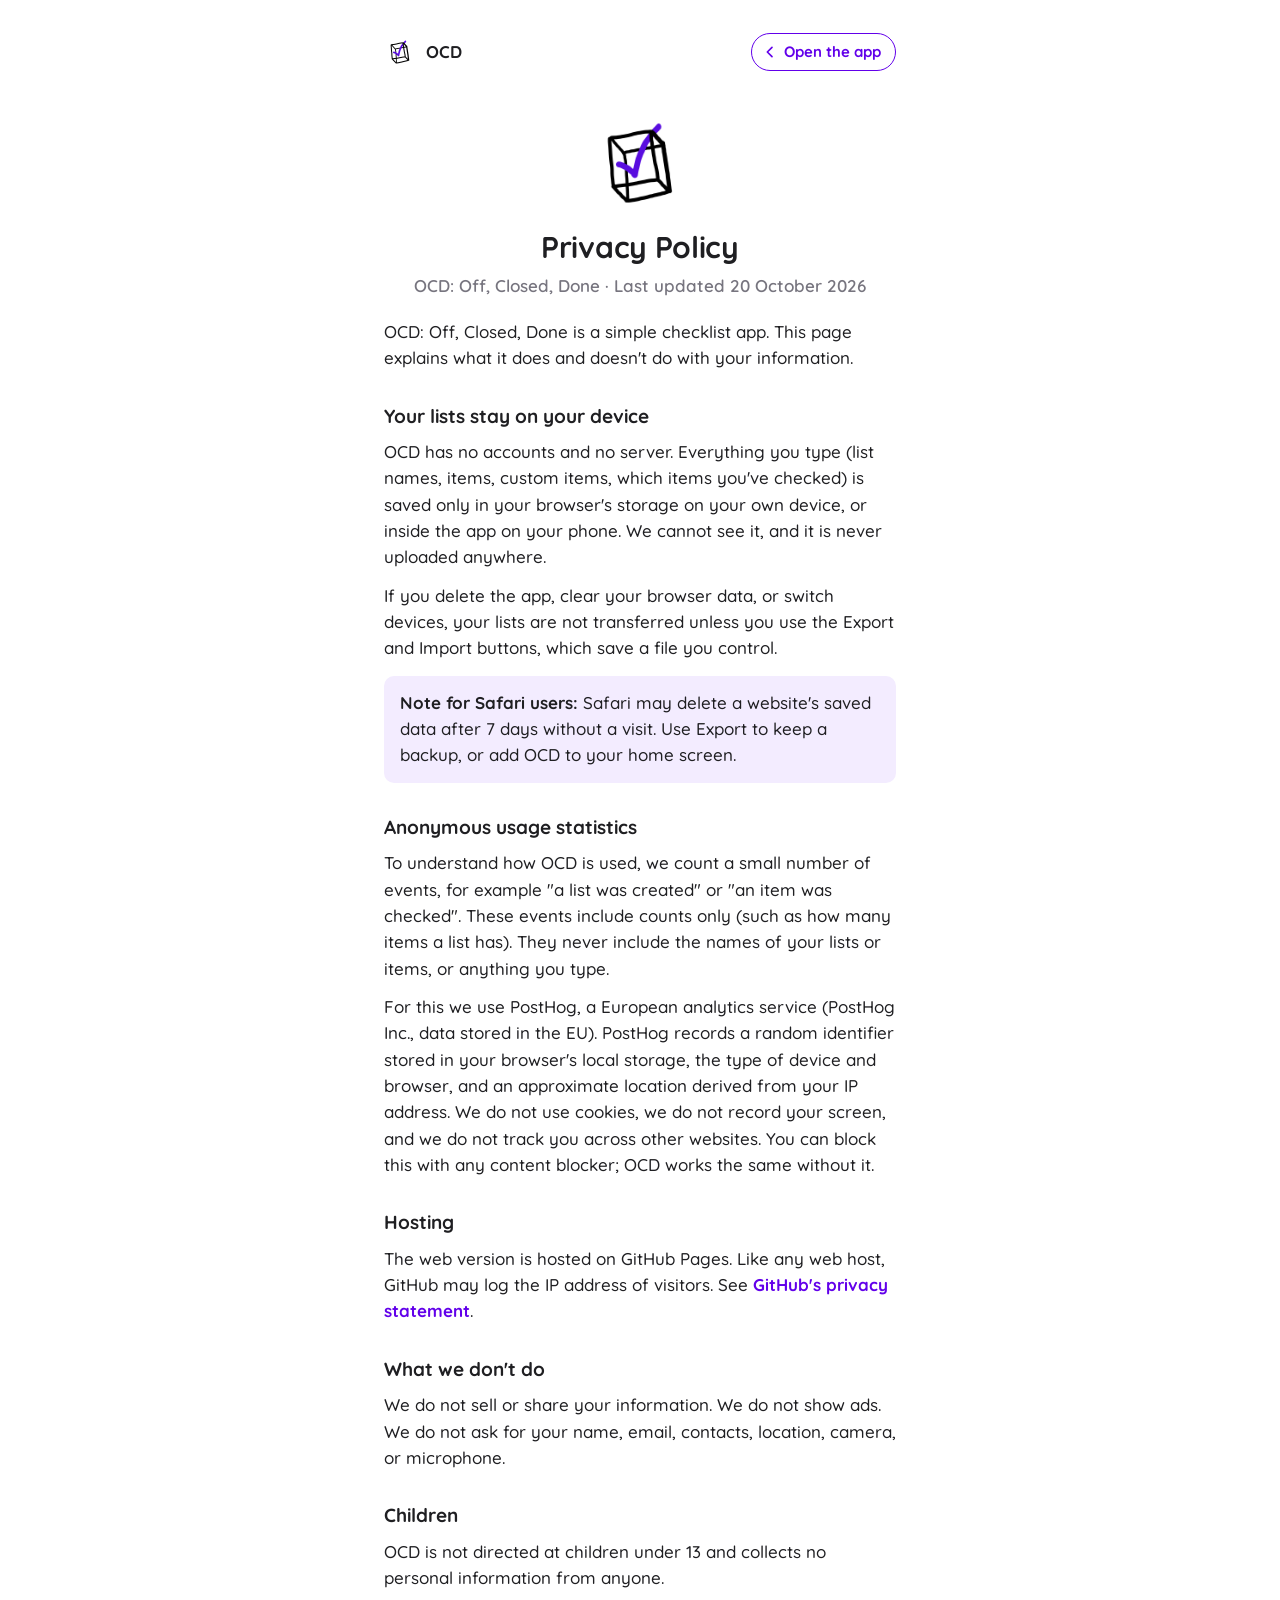
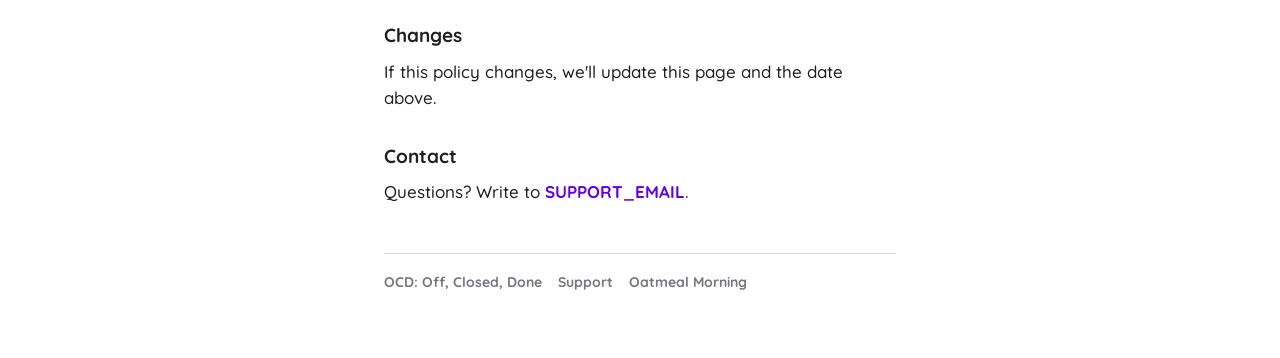
==== privacy/index.html @ 928d9347 "Move to ocd.oatmealmorning.com: CNAME, privacy and support pages, absolute og/icon links Co-Authored" ====
<!doctype html>
<html lang="en">
<head>
<meta charset="utf-8">
<meta name="viewport" content="width=device-width, initial-scale=1">
<meta name="theme-color" content="#ffffff">
<title>Privacy Policy – OCD: Off, Closed, Done</title>
<meta name="description" content="What OCD: Off, Closed, Done does and doesn't do with your information. Short version: your lists stay on your device.">
<meta property="og:type" content="website">
<meta property="og:title" content="Privacy Policy – OCD: Off, Closed, Done">
<meta property="og:description" content="Your lists stay on your device. No accounts, no server, no ads.">
<meta property="og:url" content="https://ocd.oatmealmorning.com/privacy/">
<meta property="og:image" content="https://ocd.oatmealmorning.com/preview.png">
<link rel="icon" href="https://ocd.oatmealmorning.com/icon.png">
<link rel="apple-touch-icon" href="https://ocd.oatmealmorning.com/icon.png">
<link rel="stylesheet" href="/site.css">
</head>
<body>
<div class="page">
  <header class="top">
    <a class="brand" href="/" aria-label="OCD: Off, Closed, Done – home"><img src="/icon.png" alt=""> OCD</a>
    <a class="back" href="/"><svg viewBox="0 0 24 24" aria-hidden="true"><path d="M15 5l-7 7 7 7"/></svg>Open the app</a>
  </header>

  <section class="hero">
    <img class="art" src="/icon.png" alt="">
    <h1>Privacy Policy</h1>
    <p class="sub">OCD: Off, Closed, Done &middot; Last updated 20 October 2026</p>
  </section>

  <p>OCD: Off, Closed, Done is a simple checklist app. This page explains what it does and doesn't do with your information.</p>

  <h2>Your lists stay on your device</h2>
  <p>OCD has no accounts and no server. Everything you type (list names, items, custom items, which items you've checked) is saved only in your browser's storage on your own device, or inside the app on your phone. We cannot see it, and it is never uploaded anywhere.</p>
  <p>If you delete the app, clear your browser data, or switch devices, your lists are not transferred unless you use the Export and Import buttons, which save a file you control.</p>
  <div class="note"><strong>Note for Safari users:</strong> Safari may delete a website's saved data after 7 days without a visit. Use Export to keep a backup, or add OCD to your home screen.</div>

  <h2>Anonymous usage statistics</h2>
  <p>To understand how OCD is used, we count a small number of events, for example "a list was created" or "an item was checked". These events include counts only (such as how many items a list has). They never include the names of your lists or items, or anything you type.</p>
  <p>For this we use PostHog, a European analytics service (PostHog Inc., data stored in the EU). PostHog records a random identifier stored in your browser's local storage, the type of device and browser, and an approximate location derived from your IP address. We do not use cookies, we do not record your screen, and we do not track you across other websites. You can block this with any content blocker; OCD works the same without it.</p>

  <h2>Hosting</h2>
  <p>The web version is hosted on GitHub Pages. Like any web host, GitHub may log the IP address of visitors. See <a href="https://docs.github.com/en/site-policy/privacy-policies/github-general-privacy-statement" rel="noopener">GitHub's privacy statement</a>.</p>

  <h2>What we don't do</h2>
  <p>We do not sell or share your information. We do not show ads. We do not ask for your name, email, contacts, location, camera, or microphone.</p>

  <h2>Children</h2>
  <p>OCD is not directed at children under 13 and collects no personal information from anyone.</p>

  <h2>Changes</h2>
  <p>If this policy changes, we'll update this page and the date above.</p>

  <h2>Contact</h2>
  <p>Questions? Write to <a href="mailto:SUPPORT_EMAIL">SUPPORT_EMAIL</a>.</p>

  <footer>
    <a href="/">OCD: Off, Closed, Done</a>
    <a href="/support/">Support</a>
    <a href="https://oatmealmorning.com/">Oatmeal Morning</a>
  </footer>
</div>
</body>
</html>
---- site.css ----
/* Oatmeal Morning shared page style. Quicksand is embedded below (same font file the OCD app ships), so pages load no third-party fonts. */
@font-face{font-family:'Quicksand';src:url([data-uri]) format('woff2');font-weight:300 700;font-style:normal;font-display:swap}
:root{
  color-scheme:light;
  --bg:#FFFFFF; --ink:#1F1F22; --muted:#77757F; --line:#D6D4DC;
  --accent:#6200EA; --lavender:#F3ECFF; --shade:#46454C;
  --shadow:0 2px 10px rgba(30,20,60,.09);
  --font:'Quicksand',system-ui,-apple-system,'Segoe UI',sans-serif;
}
*{box-sizing:border-box}
html{-webkit-text-size-adjust:100%}
body{margin:0;background:var(--bg);color:var(--ink);font-family:var(--font);font-size:17px;font-weight:500;line-height:1.55;-webkit-tap-highlight-color:transparent}
a{color:var(--accent);text-decoration:none;font-weight:700}
a:hover{text-decoration:underline}
a:focus-visible{outline:2px solid var(--accent);outline-offset:2px;border-radius:4px}
.page{max-width:560px;margin:0 auto;padding:24px max(24px,env(safe-area-inset-left,0px)) 64px}
@media (max-width:380px){.page{padding-inline:18px}}
.top{display:flex;align-items:center;justify-content:space-between;gap:12px;height:56px}
.brand{display:inline-flex;align-items:center;gap:10px;color:var(--ink);font-weight:700;font-size:17px}
.brand img,.brand svg{width:32px;height:32px}
.back{display:inline-flex;align-items:center;gap:6px;color:var(--accent);font-weight:700;font-size:15px;border:1.5px solid var(--accent);border-radius:999px;padding:6px 14px 6px 10px}
.back:hover{background:var(--lavender);text-decoration:none}
.back svg{width:16px;height:16px;stroke:currentColor;stroke-width:2.5;fill:none;stroke-linecap:round;stroke-linejoin:round}
.hero{text-align:center;margin:28px 0 20px}
.hero .art{width:110px;height:110px;margin:0 auto 12px;display:block}
h1{margin:0;font-weight:700;font-size:30px;line-height:1.15;letter-spacing:-.01em;text-wrap:balance}
.sub{margin:8px 0 0;color:var(--muted);font-weight:600}
h2{margin:30px 0 8px;font-size:19px;font-weight:700}
p{margin:0 0 12px}
.note{background:var(--lavender);border-radius:10px;padding:14px 16px;margin:14px 0}
.faq details{border:1px solid var(--line);border-radius:10px;margin:0 0 10px;background:var(--bg);box-shadow:var(--shadow)}
.faq summary{cursor:pointer;list-style:none;padding:14px 16px;font-weight:700;display:flex;justify-content:space-between;align-items:center;gap:12px}
.faq summary::-webkit-details-marker{display:none}
.faq summary::after{content:"+";color:var(--accent);font-size:22px;line-height:1;flex:none}
.faq details[open] summary::after{content:"–"}
.faq details[open] summary{background:var(--lavender);border-radius:10px 10px 0 0}
.faq .body{padding:4px 16px 14px}
.faq .body p:last-child{margin-bottom:0}
code{font-family:ui-monospace,SFMono-Regular,Menlo,monospace;font-size:.92em;background:var(--lavender);padding:1px 6px;border-radius:5px}
.btn{display:inline-block;background:var(--accent);color:#fff;border-radius:8px;padding:12px 20px;font-weight:600;font-size:17px;box-shadow:0 3px 8px rgba(98,0,234,.25)}
.btn:hover{text-decoration:none;filter:brightness(1.06)}
footer{margin-top:48px;padding-top:18px;border-top:1px solid var(--line);color:var(--muted);font-size:14px;font-weight:600;display:flex;flex-wrap:wrap;gap:6px 16px;align-items:center}
footer a{color:var(--muted)}
.wob{filter:url(#wobble)}
@media (prefers-reduced-motion:reduce){*{animation:none!important;transition:none!important}}
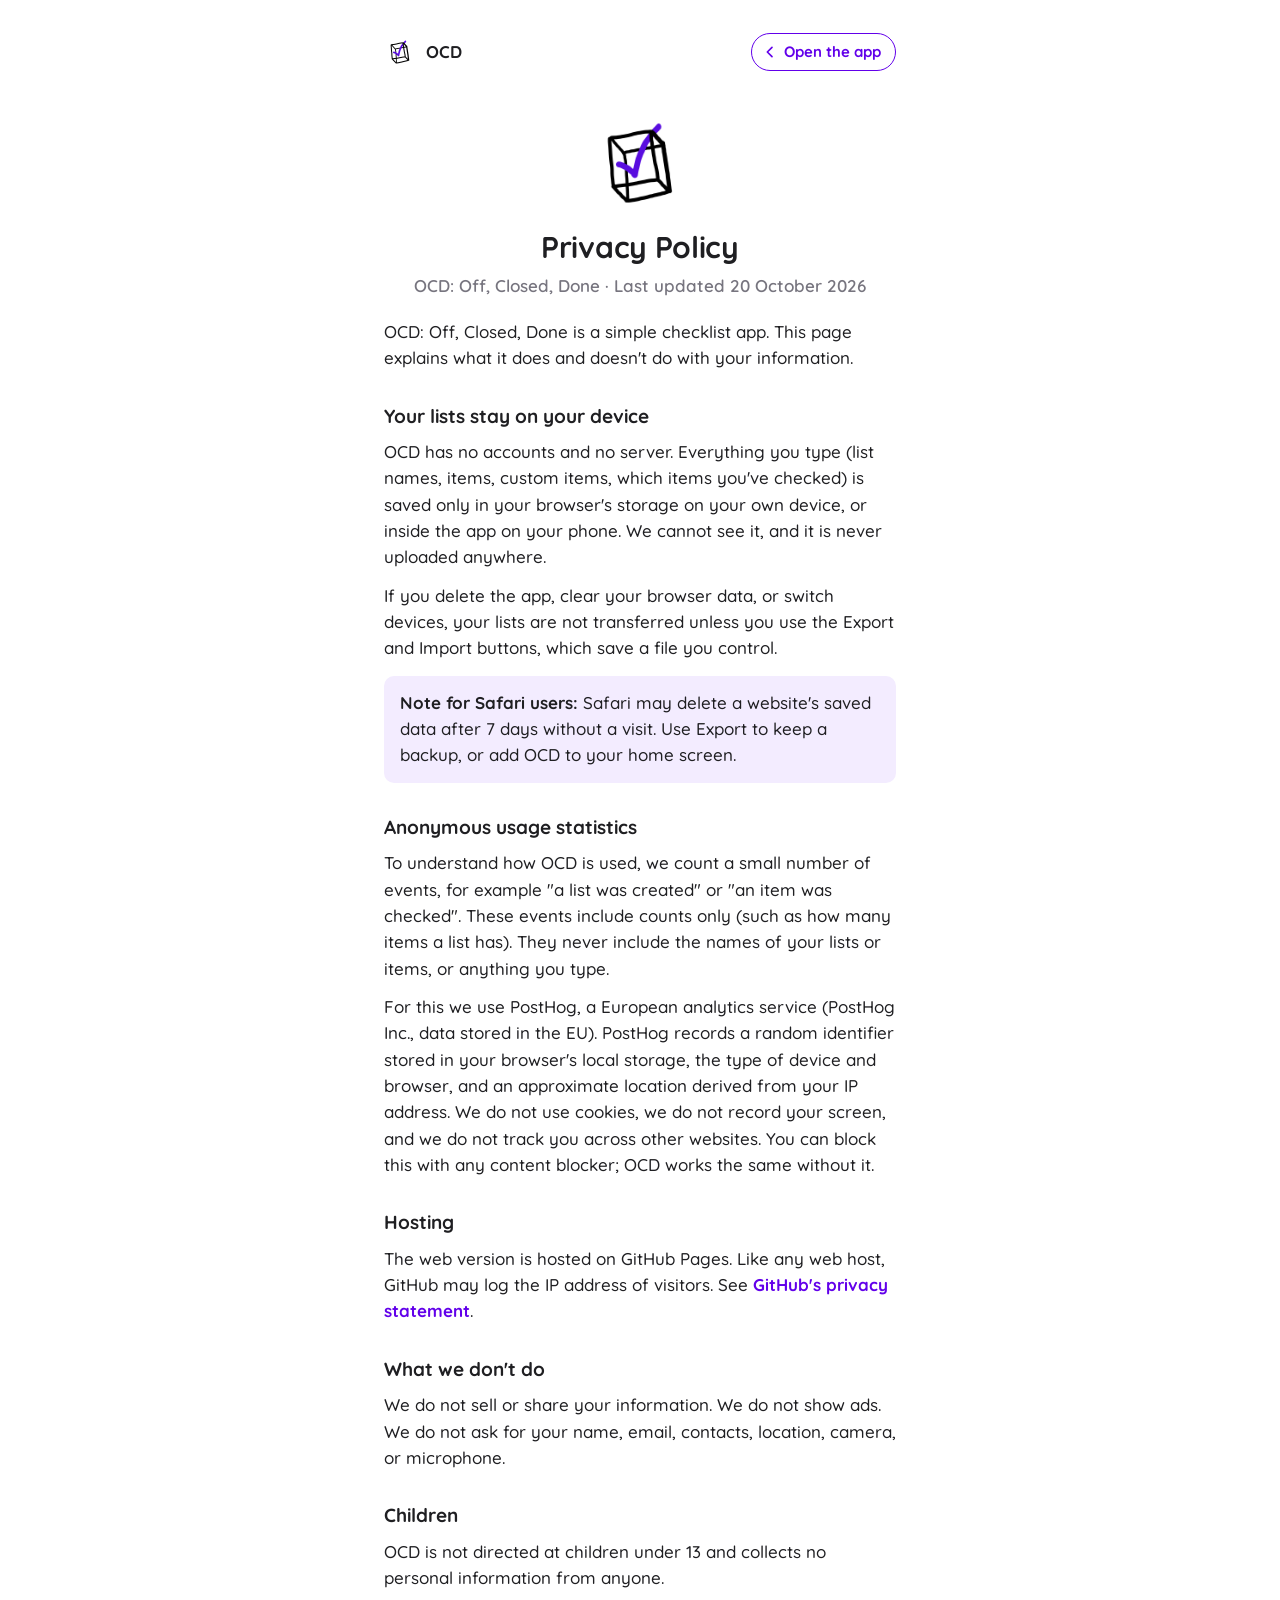
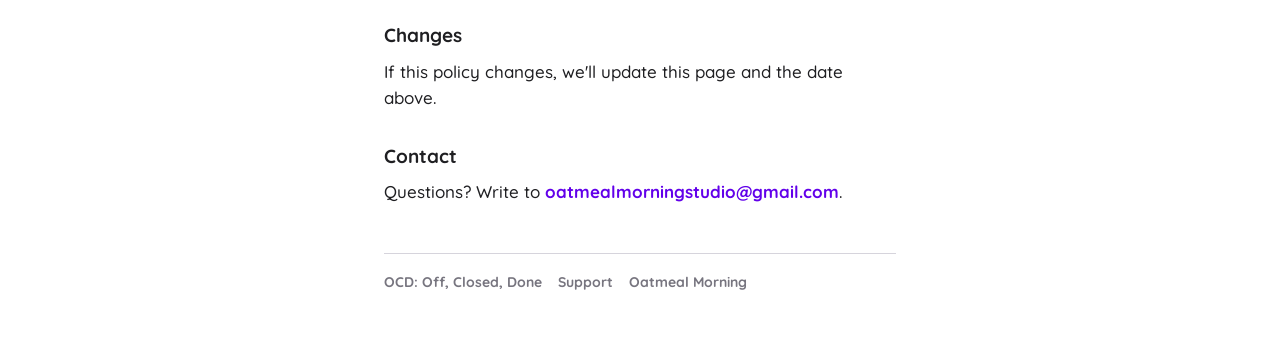
==== commit 6801a983: "Add support email to privacy and support pages Co-Authored-By: Claude Fable 5.1 <noreply@anthropic.c" ====
--- a/privacy/index.html
+++ b/privacy/index.html
@@ -52,7 +52,7 @@
   <p>If this policy changes, we'll update this page and the date above.</p>
 
   <h2>Contact</h2>
-  <p>Questions? Write to <a href="mailto:SUPPORT_EMAIL">SUPPORT_EMAIL</a>.</p>
+  <p>Questions? Write to <a href="mailto:oatmealmorningstudio@gmail.com">oatmealmorningstudio@gmail.com</a>.</p>
 
   <footer>
     <a href="/">OCD: Off, Closed, Done</a>
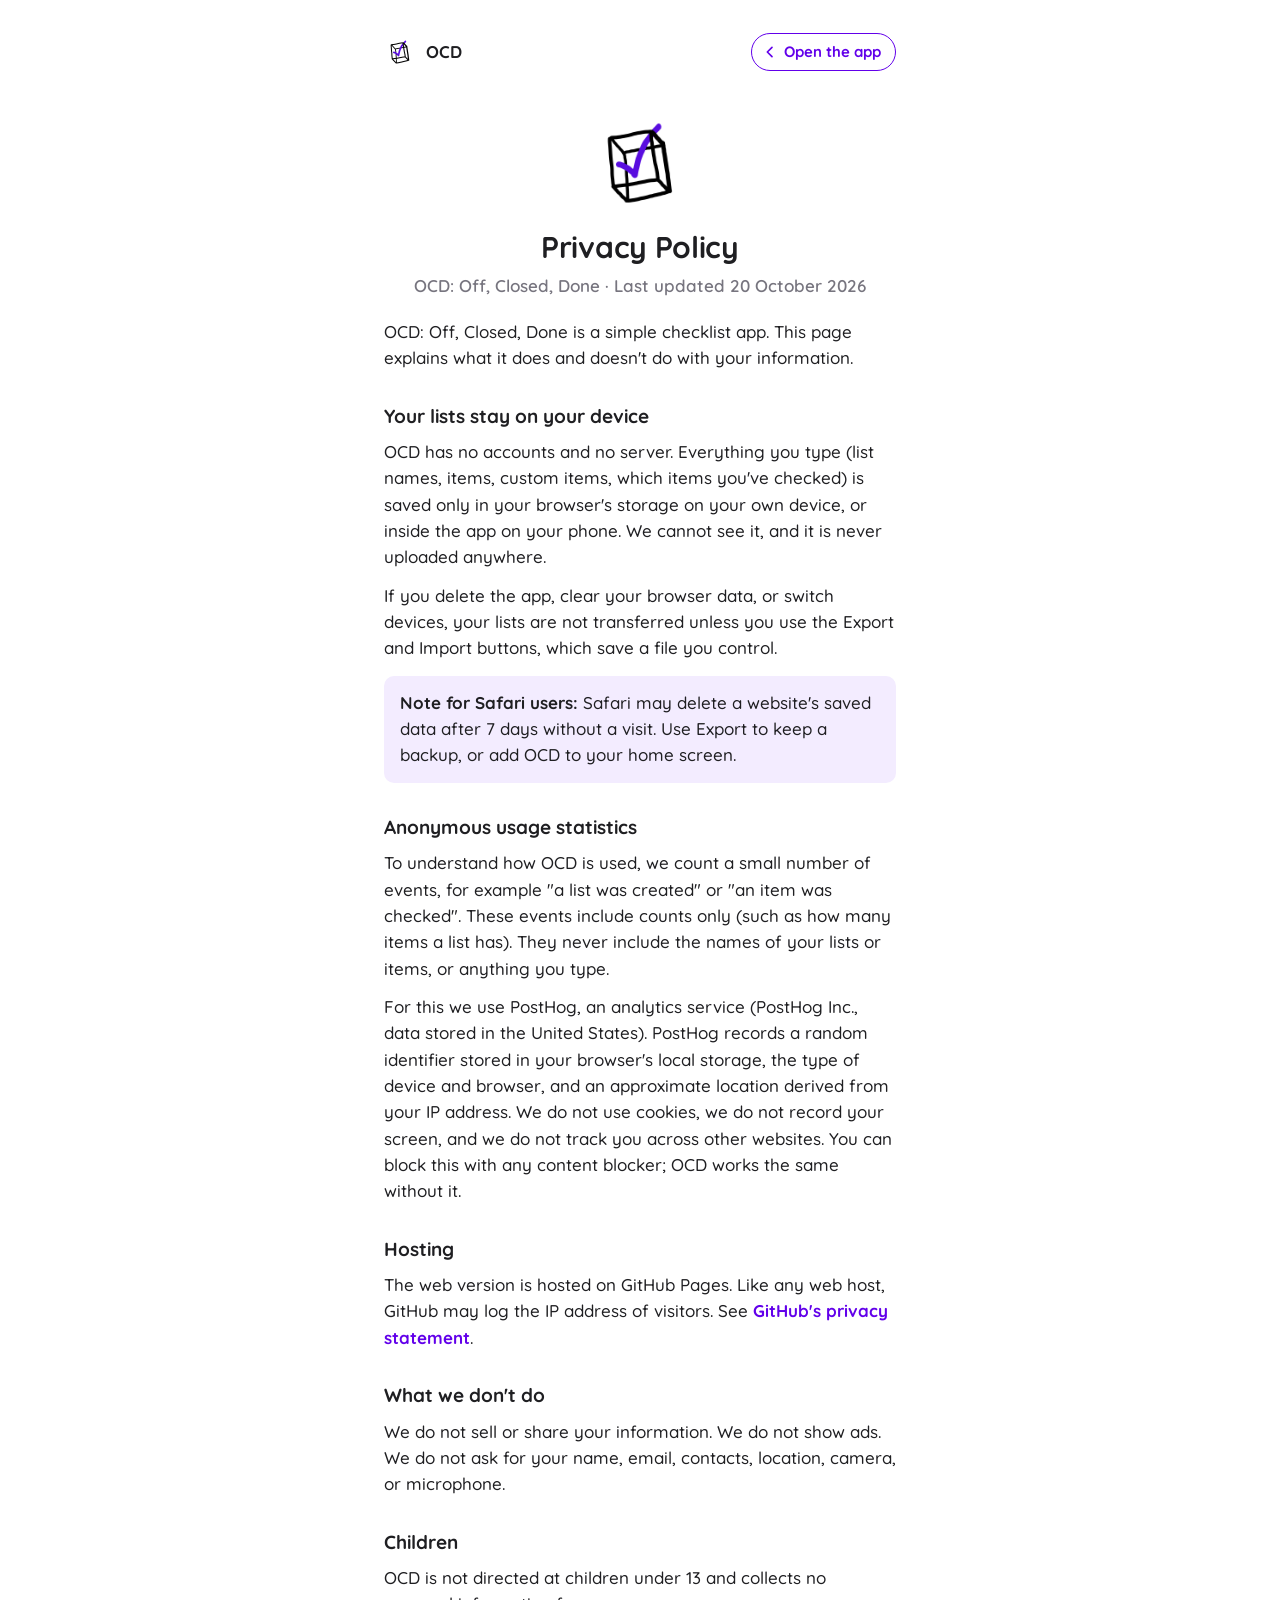
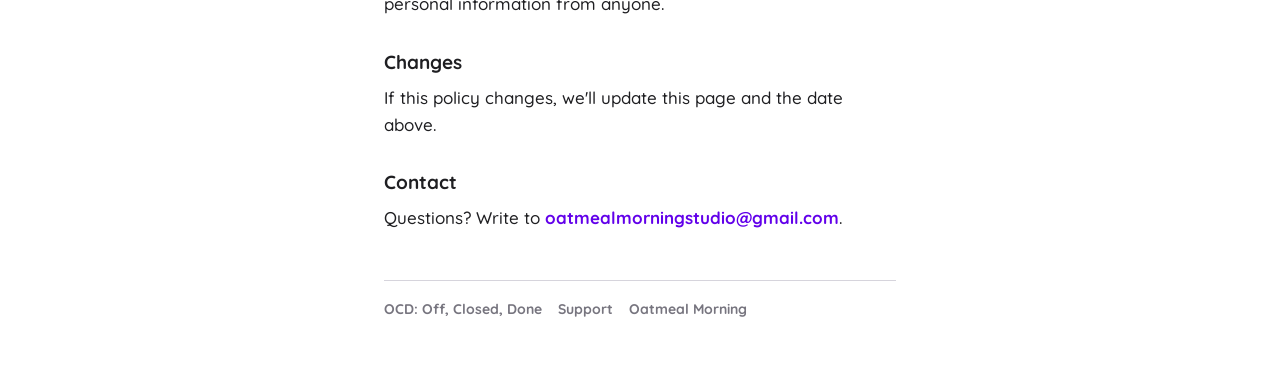
==== commit 8762bcab: "PostHog: real project key, US cloud, tag events app=ocd; privacy policy says US storage Co-Authored-" ====
--- a/privacy/index.html
+++ b/privacy/index.html
@@ -37,7 +37,7 @@
 
   <h2>Anonymous usage statistics</h2>
   <p>To understand how OCD is used, we count a small number of events, for example "a list was created" or "an item was checked". These events include counts only (such as how many items a list has). They never include the names of your lists or items, or anything you type.</p>
-  <p>For this we use PostHog, a European analytics service (PostHog Inc., data stored in the EU). PostHog records a random identifier stored in your browser's local storage, the type of device and browser, and an approximate location derived from your IP address. We do not use cookies, we do not record your screen, and we do not track you across other websites. You can block this with any content blocker; OCD works the same without it.</p>
+  <p>For this we use PostHog, an analytics service (PostHog Inc., data stored in the United States). PostHog records a random identifier stored in your browser's local storage, the type of device and browser, and an approximate location derived from your IP address. We do not use cookies, we do not record your screen, and we do not track you across other websites. You can block this with any content blocker; OCD works the same without it.</p>
 
   <h2>Hosting</h2>
   <p>The web version is hosted on GitHub Pages. Like any web host, GitHub may log the IP address of visitors. See <a href="https://docs.github.com/en/site-policy/privacy-policies/github-general-privacy-statement" rel="noopener">GitHub's privacy statement</a>.</p>
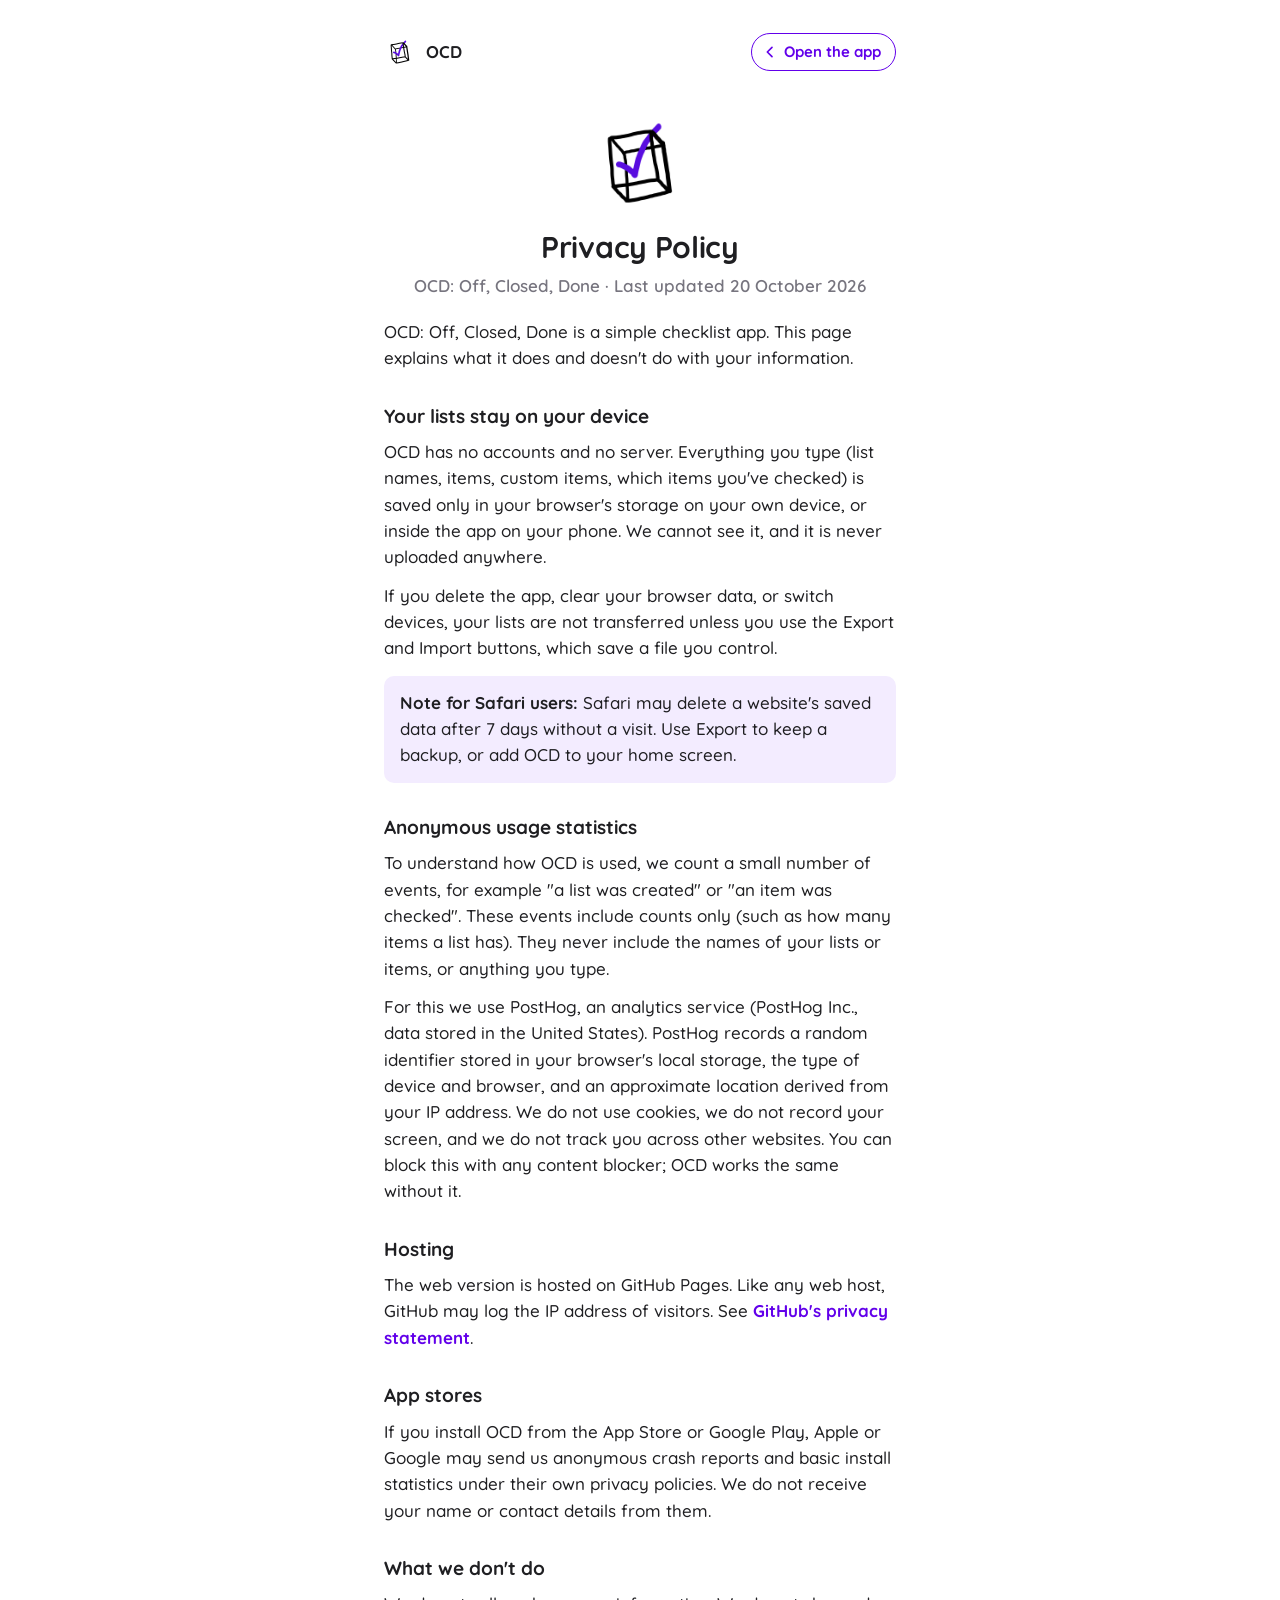
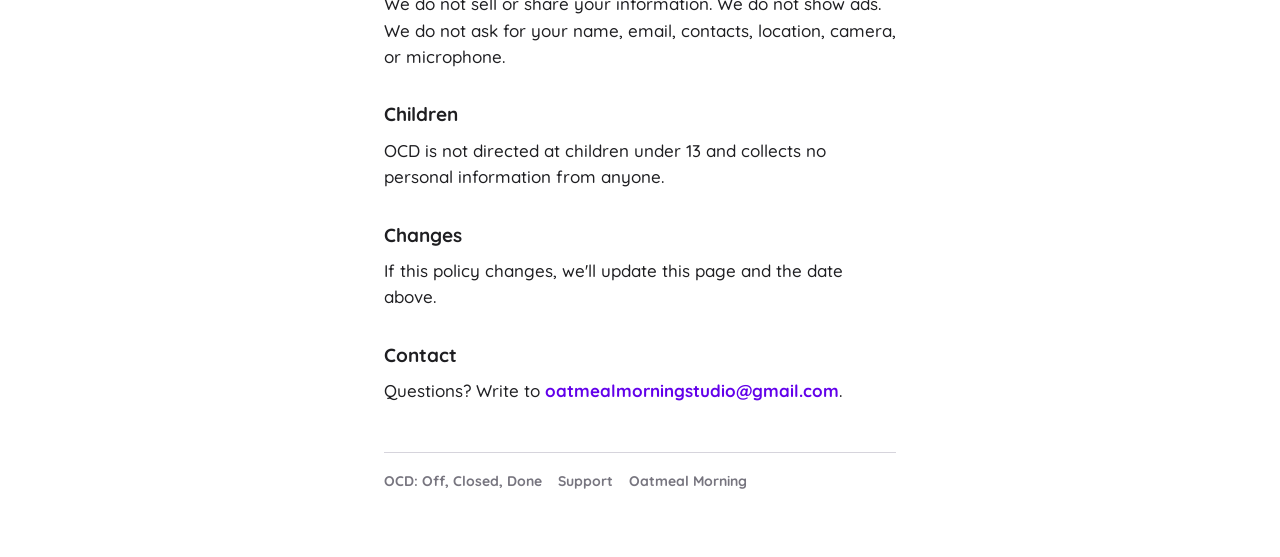
==== commit 226fd9dd: "Privacy policy: app-store crash reports paragraph Co-Authored-By: Claude Fable 5.1 <noreply@anthropi" ====
--- a/privacy/index.html
+++ b/privacy/index.html
@@ -42,6 +42,9 @@
   <h2>Hosting</h2>
   <p>The web version is hosted on GitHub Pages. Like any web host, GitHub may log the IP address of visitors. See <a href="https://docs.github.com/en/site-policy/privacy-policies/github-general-privacy-statement" rel="noopener">GitHub's privacy statement</a>.</p>
 
+  <h2>App stores</h2>
+  <p>If you install OCD from the App Store or Google Play, Apple or Google may send us anonymous crash reports and basic install statistics under their own privacy policies. We do not receive your name or contact details from them.</p>
+
   <h2>What we don't do</h2>
   <p>We do not sell or share your information. We do not show ads. We do not ask for your name, email, contacts, location, camera, or microphone.</p>
 
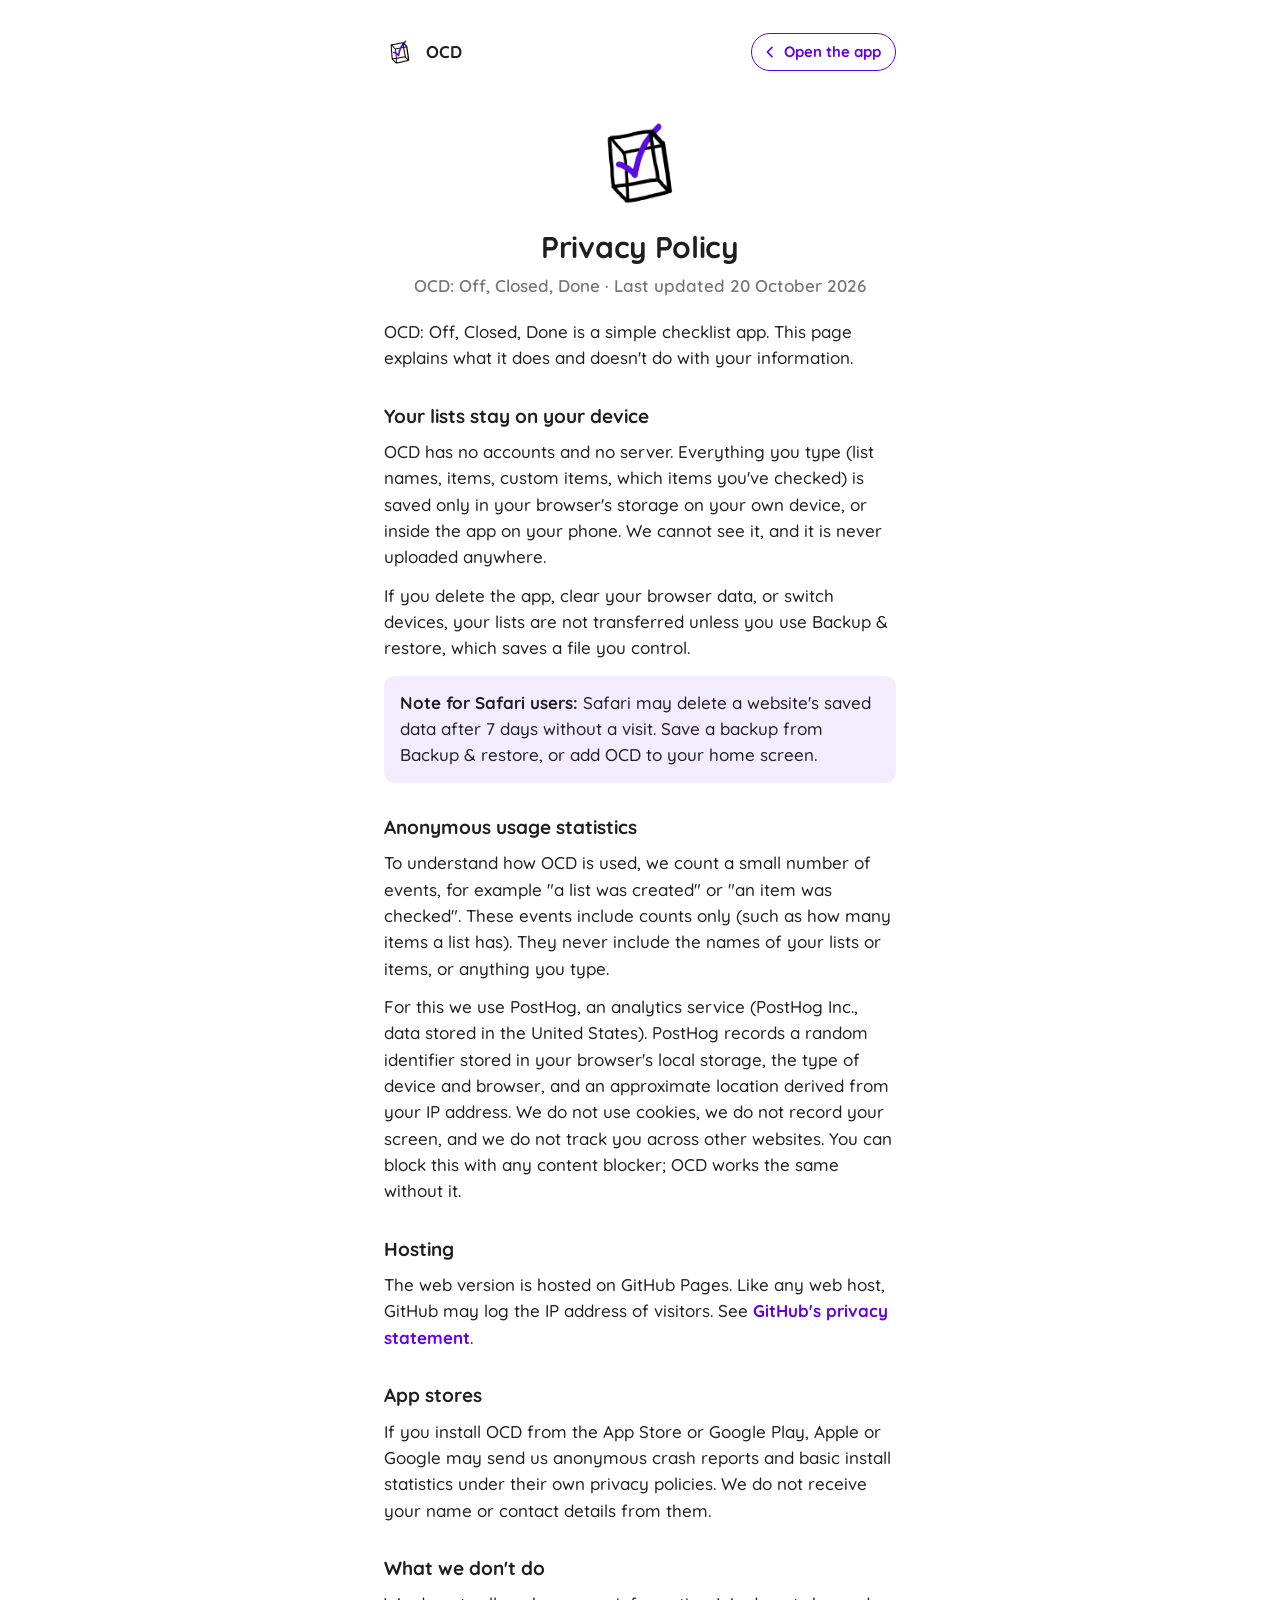
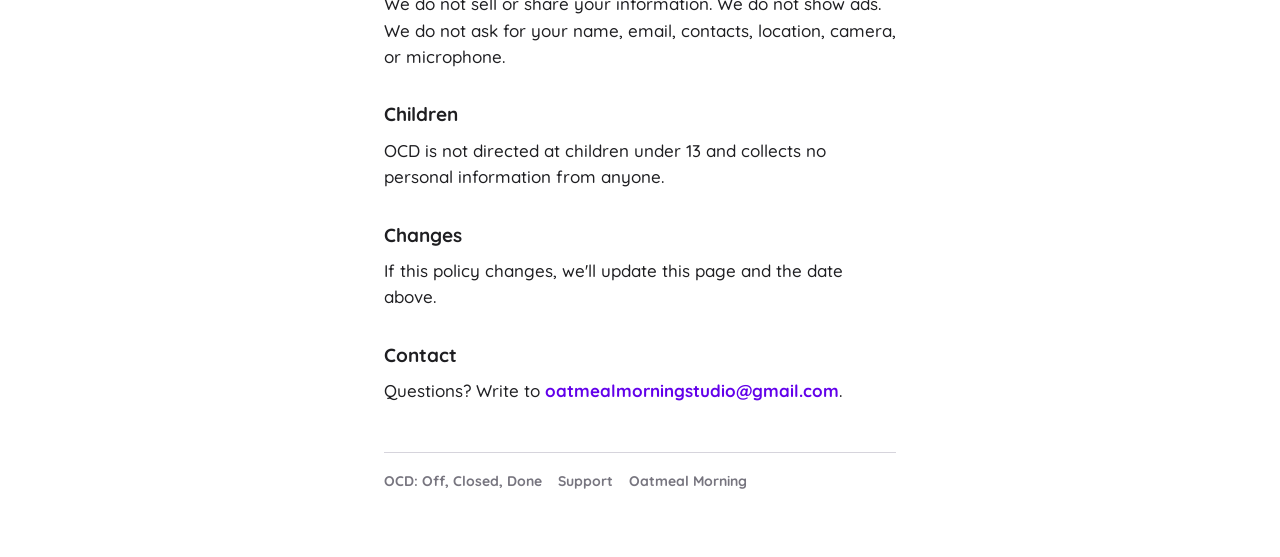
==== commit 651af2b4: "Tuck Export/Import into a Backup & restore sheet Home screen: the Export / Import line is replaced b" ====
--- a/privacy/index.html
+++ b/privacy/index.html
@@ -32,8 +32,8 @@
 
   <h2>Your lists stay on your device</h2>
   <p>OCD has no accounts and no server. Everything you type (list names, items, custom items, which items you've checked) is saved only in your browser's storage on your own device, or inside the app on your phone. We cannot see it, and it is never uploaded anywhere.</p>
-  <p>If you delete the app, clear your browser data, or switch devices, your lists are not transferred unless you use the Export and Import buttons, which save a file you control.</p>
-  <div class="note"><strong>Note for Safari users:</strong> Safari may delete a website's saved data after 7 days without a visit. Use Export to keep a backup, or add OCD to your home screen.</div>
+  <p>If you delete the app, clear your browser data, or switch devices, your lists are not transferred unless you use Backup &amp; restore, which saves a file you control.</p>
+  <div class="note"><strong>Note for Safari users:</strong> Safari may delete a website's saved data after 7 days without a visit. Save a backup from Backup &amp; restore, or add OCD to your home screen.</div>
 
   <h2>Anonymous usage statistics</h2>
   <p>To understand how OCD is used, we count a small number of events, for example "a list was created" or "an item was checked". These events include counts only (such as how many items a list has). They never include the names of your lists or items, or anything you type.</p>
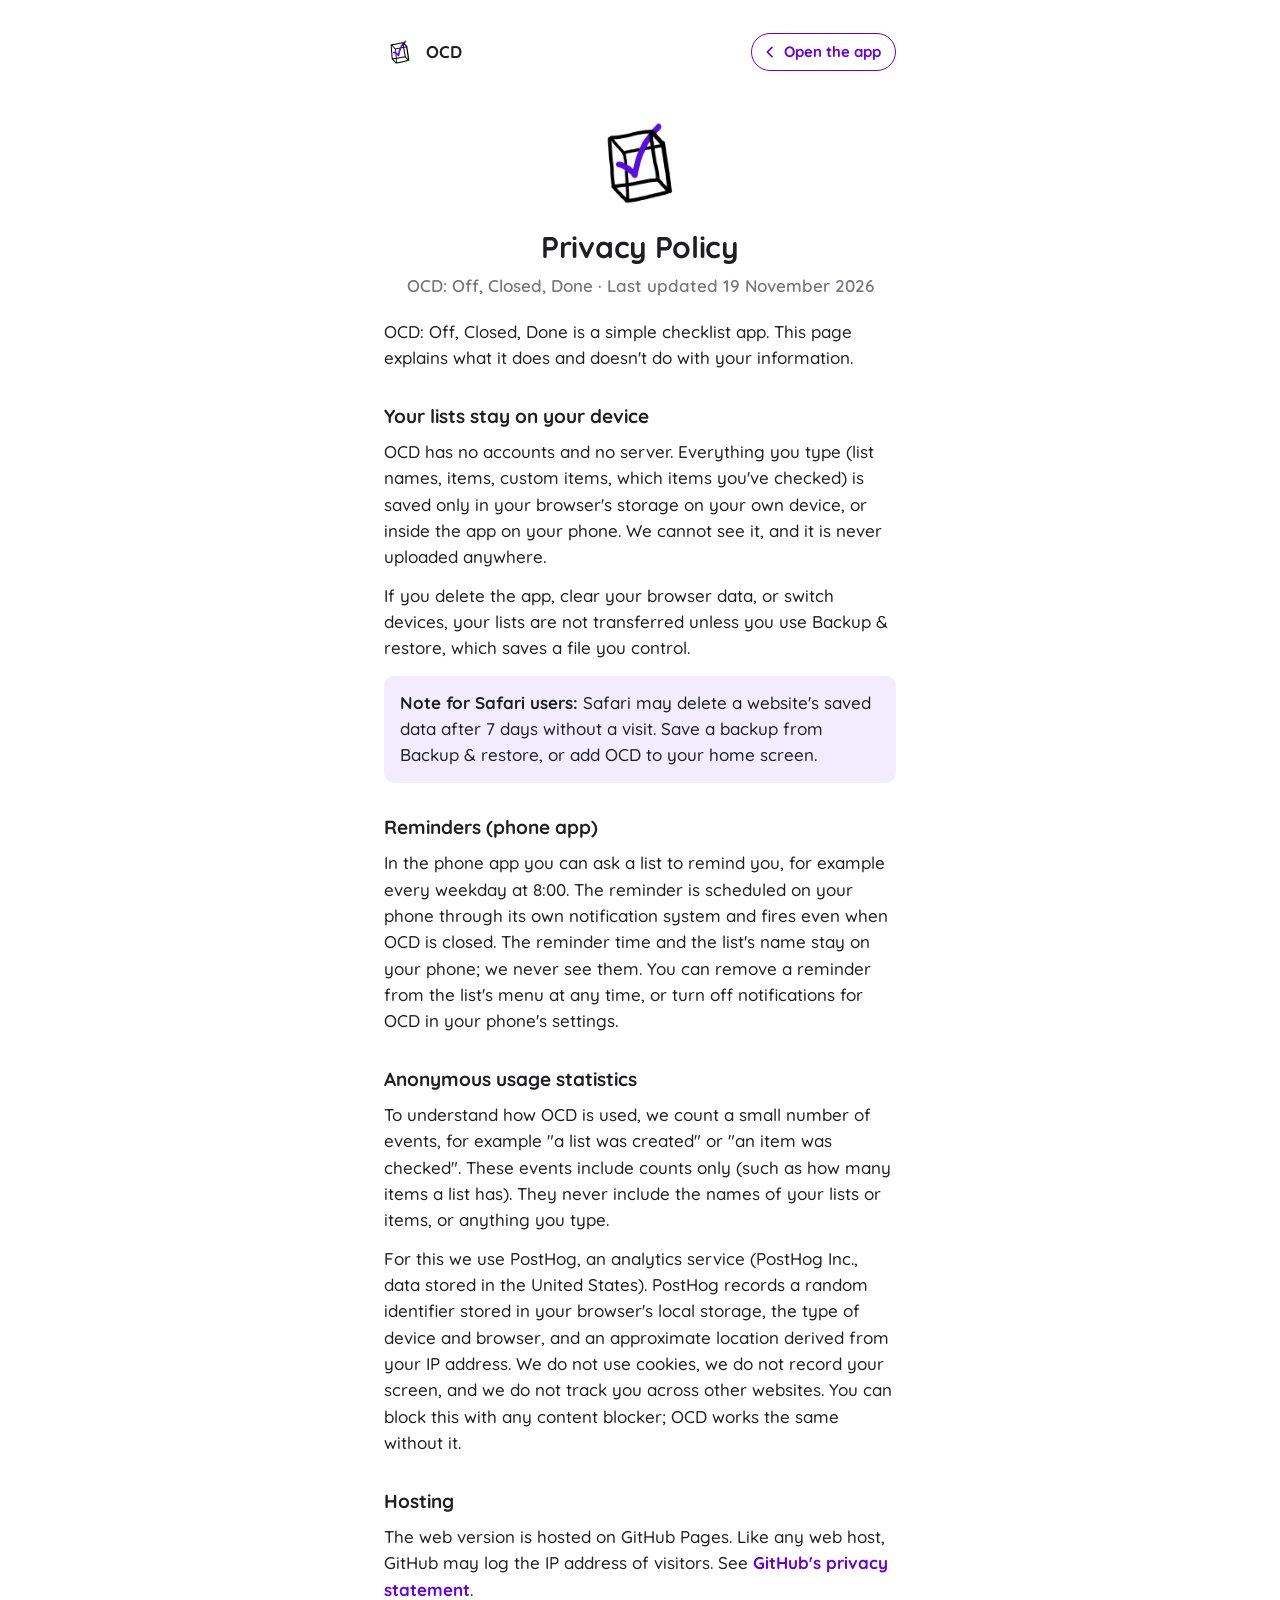
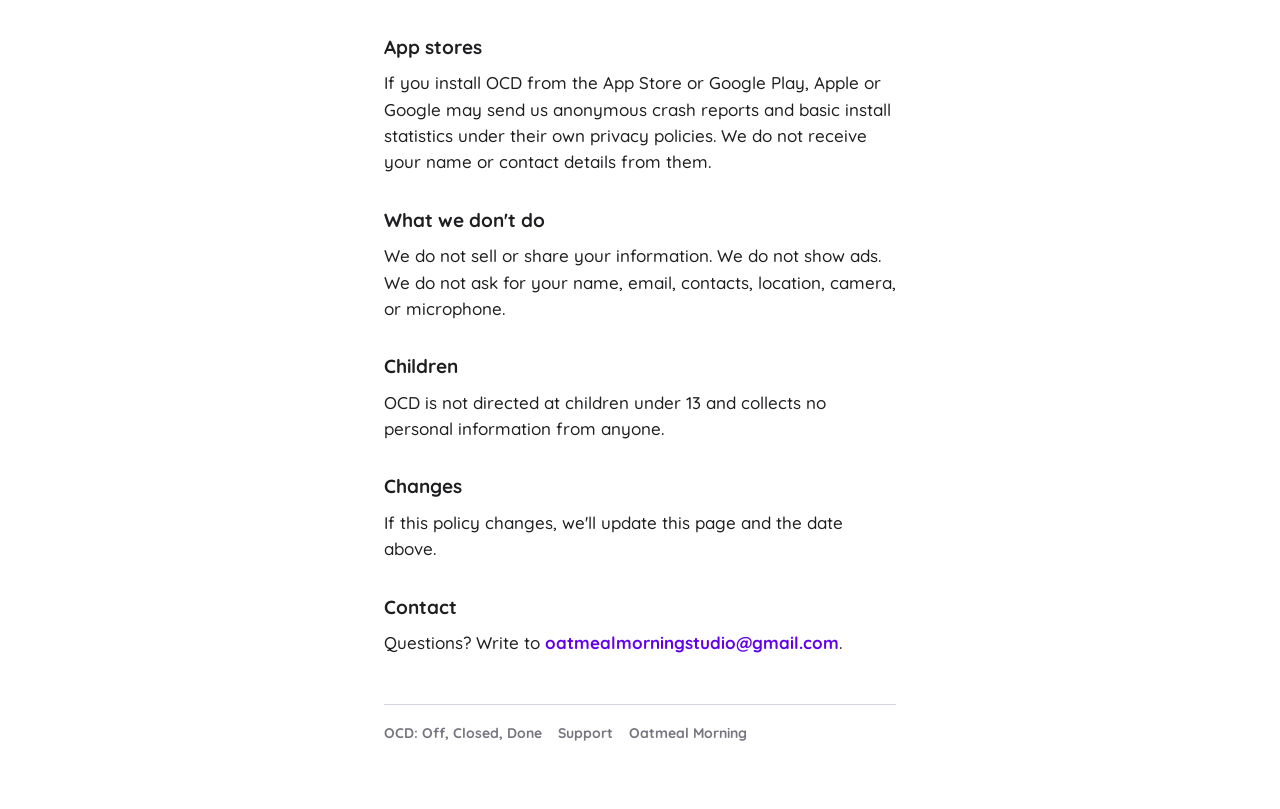
==== commit 32d2b529: "Add per-list reminders (phone app only): Remind me sheet, time + days, local notifications bridge; p" ====
--- a/privacy/index.html
+++ b/privacy/index.html
@@ -25,7 +25,7 @@
   <section class="hero">
     <img class="art" src="/icon.png" alt="">
     <h1>Privacy Policy</h1>
-    <p class="sub">OCD: Off, Closed, Done &middot; Last updated 20 October 2026</p>
+    <p class="sub">OCD: Off, Closed, Done &middot; Last updated 19 November 2026</p>
   </section>
 
   <p>OCD: Off, Closed, Done is a simple checklist app. This page explains what it does and doesn't do with your information.</p>
@@ -34,6 +34,9 @@
   <p>OCD has no accounts and no server. Everything you type (list names, items, custom items, which items you've checked) is saved only in your browser's storage on your own device, or inside the app on your phone. We cannot see it, and it is never uploaded anywhere.</p>
   <p>If you delete the app, clear your browser data, or switch devices, your lists are not transferred unless you use Backup &amp; restore, which saves a file you control.</p>
   <div class="note"><strong>Note for Safari users:</strong> Safari may delete a website's saved data after 7 days without a visit. Save a backup from Backup &amp; restore, or add OCD to your home screen.</div>
+
+  <h2>Reminders (phone app)</h2>
+  <p>In the phone app you can ask a list to remind you, for example every weekday at 8:00. The reminder is scheduled on your phone through its own notification system and fires even when OCD is closed. The reminder time and the list's name stay on your phone; we never see them. You can remove a reminder from the list's menu at any time, or turn off notifications for OCD in your phone's settings.</p>
 
   <h2>Anonymous usage statistics</h2>
   <p>To understand how OCD is used, we count a small number of events, for example "a list was created" or "an item was checked". These events include counts only (such as how many items a list has). They never include the names of your lists or items, or anything you type.</p>
